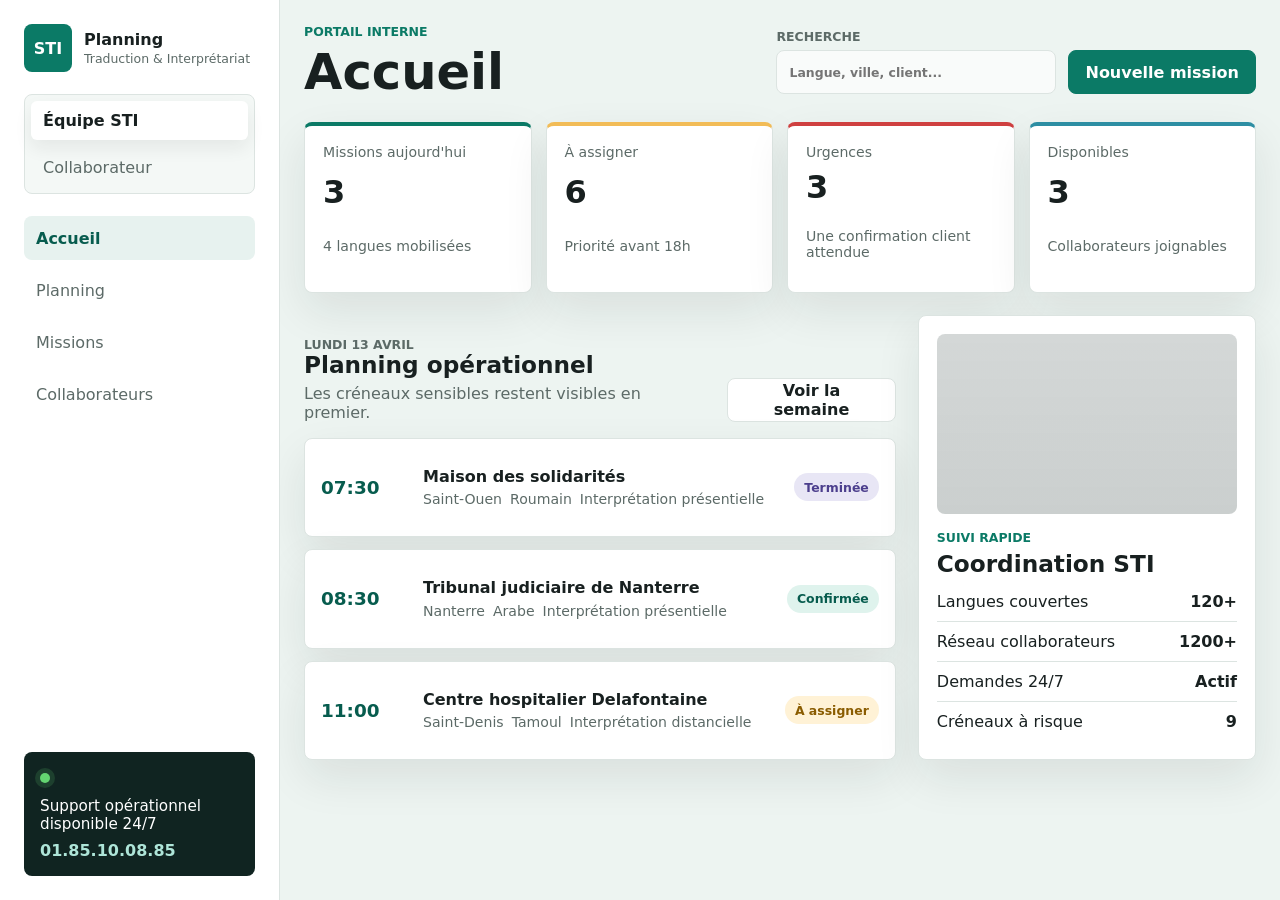
==== index.html @ 52657f6c "Add STI planning web app" ====
<!doctype html>
<html lang="fr">
  <head>
    <meta charset="utf-8" />
    <meta name="viewport" content="width=device-width, initial-scale=1" />
    <title>STI Planning</title>
    <link rel="preconnect" href="https://images.unsplash.com" />
    <link rel="stylesheet" href="styles.css" />
  </head>
  <body>
    <div class="app-shell">
      <aside class="sidebar" aria-label="Navigation principale">
        <a class="brand" href="#interne/accueil" aria-label="STI Planning">
          <span class="brand-mark">STI</span>
          <span>
            <strong>Planning</strong>
            <small>Traduction & Interprétariat</small>
          </span>
        </a>

        <div class="portal-switch" aria-label="Choix du portail">
          <button class="portal-button is-active" type="button" data-portal="interne">
            Équipe STI
          </button>
          <button class="portal-button" type="button" data-portal="externe">
            Collaborateur
          </button>
        </div>

        <nav class="nav-list" aria-label="Pages">
          <a class="nav-item" href="#interne/accueil" data-nav="interne:accueil">Accueil</a>
          <a class="nav-item" href="#interne/planning" data-nav="interne:planning">Planning</a>
          <a class="nav-item" href="#interne/missions" data-nav="interne:missions">Missions</a>
          <a class="nav-item" href="#interne/collaborateurs" data-nav="interne:collaborateurs">Collaborateurs</a>
          <a class="nav-item external-only" href="#externe/accueil" data-nav="externe:accueil">Accueil</a>
          <a class="nav-item external-only" href="#externe/planning" data-nav="externe:planning">Planning</a>
          <a class="nav-item external-only" href="#externe/missions" data-nav="externe:missions">Missions</a>
        </nav>

        <div class="support-box">
          <span class="status-dot"></span>
          <p>Support opérationnel disponible 24/7</p>
          <a href="tel:+33185100885">01.85.10.08.85</a>
        </div>
      </aside>

      <main class="main-area">
        <header class="topbar">
          <div>
            <p class="eyebrow" id="portal-eyebrow">Portail interne</p>
            <h1 id="page-title">Accueil</h1>
          </div>
          <div class="topbar-actions">
            <label class="search-field">
              <span>Recherche</span>
              <input id="global-search" type="search" placeholder="Langue, ville, client..." />
            </label>
            <button class="primary-action" id="new-mission-button" type="button">Nouvelle mission</button>
          </div>
        </header>

        <section class="notice" id="notice" aria-live="polite" hidden></section>
        <section class="view" id="app-view" aria-live="polite"></section>
      </main>
    </div>

    <dialog class="mission-dialog" id="mission-dialog">
      <form method="dialog">
        <button class="dialog-close" type="submit" aria-label="Fermer">x</button>
        <p class="eyebrow">Nouvelle mission</p>
        <h2>Ajouter une demande au planning</h2>
        <div class="form-grid">
          <label>
            Client
            <input name="client" required placeholder="Tribunal, hôpital, association..." />
          </label>
          <label>
            Ville
            <input name="city" required placeholder="Nanterre" />
          </label>
          <label>
            Date
            <input name="date" type="date" required />
          </label>
          <label>
            Heure
            <input name="time" type="time" required />
          </label>
          <label>
            Langue
            <input name="language" required placeholder="Arabe, LSF, roumain..." />
          </label>
          <label>
            Type
            <select name="type">
              <option>Interprétation présentielle</option>
              <option>Interprétation distancielle</option>
              <option>Traduction</option>
              <option>Transcription</option>
            </select>
          </label>
        </div>
        <menu class="dialog-actions">
          <button class="secondary-action" value="cancel">Annuler</button>
          <button class="primary-action" value="confirm">Ajouter au planning</button>
        </menu>
      </form>
    </dialog>

    <dialog class="mission-dialog detail-dialog" id="external-mission-dialog">
      <form method="dialog">
        <button class="dialog-close" type="submit" aria-label="Fermer">x</button>
        <div id="external-mission-detail"></div>
        <menu class="dialog-actions">
          <button class="secondary-action" value="cancel">Fermer</button>
        </menu>
      </form>
    </dialog>

    <script src="app.js" defer></script>
  </body>
</html>
---- styles.css ----
:root {
  color-scheme: light;
  --ink: #182020;
  --muted: #5c6a67;
  --line: #dce4e1;
  --panel: #ffffff;
  --panel-soft: #f4f8f6;
  --field: #f9fbfa;
  --green: #0b7a66;
  --green-strong: #075c4e;
  --red: #cf4040;
  --yellow: #f2bc57;
  --cyan: #2d8ea3;
  --violet: #6657a6;
  --shadow: 0 18px 45px rgba(24, 32, 32, 0.09);
}

* {
  box-sizing: border-box;
}

body {
  margin: 0;
  min-width: 320px;
  max-width: 100%;
  overflow-x: hidden;
  background: #edf4f1;
  color: var(--ink);
  font-family:
    Inter, ui-sans-serif, system-ui, -apple-system, BlinkMacSystemFont, "Segoe UI",
    sans-serif;
}

button,
input,
select {
  font: inherit;
}

a {
  color: inherit;
}

.app-shell {
  display: grid;
  grid-template-columns: 280px minmax(0, 1fr);
  max-width: 100%;
  min-height: 100vh;
}

.sidebar {
  position: sticky;
  top: 0;
  display: flex;
  flex-direction: column;
  gap: 22px;
  height: 100vh;
  padding: 24px;
  background: #ffffff;
  border-right: 1px solid var(--line);
}

.brand {
  display: flex;
  align-items: center;
  gap: 12px;
  color: var(--ink);
  text-decoration: none;
}

.brand-mark {
  display: grid;
  place-items: center;
  width: 48px;
  height: 48px;
  border-radius: 8px;
  background: var(--green);
  color: #ffffff;
  font-weight: 800;
  letter-spacing: 0;
}

.brand strong,
.brand small {
  display: block;
}

.brand small {
  margin-top: 2px;
  color: var(--muted);
  font-size: 0.78rem;
}

.portal-switch {
  display: grid;
  grid-template-columns: 1fr;
  gap: 8px;
  padding: 6px;
  background: var(--panel-soft);
  border: 1px solid var(--line);
  border-radius: 8px;
}

.portal-button {
  border: 0;
  border-radius: 6px;
  padding: 10px 12px;
  background: transparent;
  color: var(--muted);
  cursor: pointer;
  text-align: left;
}

.portal-button.is-active {
  background: #ffffff;
  color: var(--ink);
  box-shadow: 0 8px 18px rgba(24, 32, 32, 0.07);
  font-weight: 700;
}

.nav-list {
  display: grid;
  gap: 8px;
}

.nav-item {
  min-height: 44px;
  display: flex;
  align-items: center;
  padding: 0 12px;
  border-radius: 8px;
  color: var(--muted);
  text-decoration: none;
}

.nav-item:hover,
.nav-item.is-active {
  background: #e7f2ef;
  color: var(--green-strong);
  font-weight: 700;
}

.external-only {
  display: none;
}

.is-external .nav-item:not(.external-only) {
  display: none;
}

.is-external .external-only {
  display: flex;
}

.support-box {
  margin-top: auto;
  padding: 16px;
  border-radius: 8px;
  background: #102421;
  color: #ffffff;
}

.support-box p {
  margin: 10px 0 8px;
  font-size: 0.95rem;
}

.support-box a {
  color: #aee5d8;
  font-weight: 700;
  text-decoration: none;
}

.status-dot {
  display: inline-block;
  width: 10px;
  height: 10px;
  border-radius: 999px;
  background: #63d471;
  box-shadow: 0 0 0 5px rgba(99, 212, 113, 0.16);
}

.main-area {
  min-width: 0;
  max-width: 100%;
  padding: 24px;
}

.topbar {
  display: flex;
  align-items: center;
  justify-content: space-between;
  gap: 24px;
  margin-bottom: 22px;
}

.eyebrow {
  margin: 0 0 6px;
  color: var(--green);
  font-size: 0.78rem;
  font-weight: 800;
  letter-spacing: 0;
  text-transform: uppercase;
}

h1,
h2,
h3,
p {
  overflow-wrap: anywhere;
}

p {
  overflow-wrap: break-word;
}

h1,
h2,
h3 {
  margin: 0;
  line-height: 1.1;
}

h1 {
  font-size: clamp(2rem, 4vw, 3.1rem);
}

h2 {
  font-size: 1.45rem;
}

h3 {
  font-size: 1rem;
}

.topbar-actions {
  display: flex;
  align-items: end;
  gap: 12px;
}

.search-field {
  display: grid;
  gap: 6px;
  color: var(--muted);
  font-size: 0.78rem;
  font-weight: 700;
  text-transform: uppercase;
}

.search-field input,
.form-grid input,
.form-grid select,
.filter-strip input,
.filter-strip select {
  min-height: 44px;
  border: 1px solid var(--line);
  border-radius: 8px;
  background: var(--field);
  color: var(--ink);
  padding: 0 12px;
  outline-color: var(--green);
}

.search-field input {
  width: min(280px, 32vw);
}

.primary-action,
.secondary-action,
.small-action {
  min-height: 44px;
  border-radius: 8px;
  cursor: pointer;
  font-weight: 800;
}

.primary-action {
  border: 1px solid var(--green);
  background: var(--green);
  color: #ffffff;
  padding: 0 16px;
}

.secondary-action,
.small-action {
  border: 1px solid var(--line);
  background: #ffffff;
  color: var(--ink);
  padding: 0 14px;
}

.small-action {
  min-height: 36px;
  font-size: 0.88rem;
}

.notice {
  margin-bottom: 18px;
  padding: 14px 16px;
  border: 1px solid #bee4d8;
  border-radius: 8px;
  background: #e5f6f1;
  color: var(--green-strong);
  font-weight: 700;
}

.view {
  display: grid;
  gap: 22px;
  min-width: 0;
  max-width: 100%;
}

.split-layout {
  display: grid;
  grid-template-columns: minmax(0, 1.4fr) minmax(300px, 0.8fr);
  gap: 22px;
  min-width: 0;
}

.section {
  display: grid;
  gap: 16px;
  min-width: 0;
}

.section-header {
  display: flex;
  align-items: end;
  justify-content: space-between;
  gap: 16px;
}

.section-header p {
  margin: 6px 0 0;
  color: var(--muted);
  max-width: 72ch;
}

.metric-grid {
  display: grid;
  grid-template-columns: repeat(4, minmax(0, 1fr));
  gap: 14px;
}

.metric-card,
.mission-card,
.collaborator-card,
.timeline-item,
.profile-panel,
.planning-panel,
.empty-state {
  border: 1px solid var(--line);
  border-radius: 8px;
  background: var(--panel);
  box-shadow: var(--shadow);
}

.metric-card {
  display: grid;
  gap: 8px;
  min-height: 132px;
  padding: 18px;
}

.metric-card span,
.meta,
.mission-meta,
.availability,
.day-label {
  color: var(--muted);
  font-size: 0.88rem;
}

.metric-card strong {
  font-size: 2rem;
}

.metric-card.accent-red {
  border-top: 4px solid var(--red);
}

.metric-card.accent-yellow {
  border-top: 4px solid var(--yellow);
}

.metric-card.accent-green {
  border-top: 4px solid var(--green);
}

.metric-card.accent-cyan {
  border-top: 4px solid var(--cyan);
}

.timeline-list,
.mission-list,
.collaborator-list,
.external-list,
.external-mission-list {
  display: grid;
  gap: 12px;
}

.timeline-item,
.mission-card {
  display: grid;
  grid-template-columns: 88px minmax(0, 1fr) auto;
  gap: 14px;
  align-items: center;
  min-height: 94px;
  padding: 16px;
}

.timeline-time {
  color: var(--green-strong);
  font-size: 1.15rem;
  font-weight: 800;
}

.timeline-main {
  display: grid;
  gap: 6px;
  min-width: 0;
}

.mission-meta {
  display: flex;
  flex-wrap: wrap;
  gap: 8px;
}

.badge,
.type-chip,
.language-chip,
.status-chip {
  display: inline-flex;
  align-items: center;
  min-height: 28px;
  border-radius: 999px;
  padding: 0 10px;
  font-size: 0.78rem;
  font-weight: 800;
  white-space: nowrap;
}

.badge {
  background: #e7f2ef;
  color: var(--green-strong);
}

.status-chip.confirmed {
  background: #dff3ed;
  color: #075c4e;
}

.status-chip.pending {
  background: #fff2d6;
  color: #8a5c00;
}

.status-chip.urgent {
  background: #fae4e4;
  color: #a12929;
}

.status-chip.done {
  background: #e8e6f5;
  color: #4c3f8d;
}

.planning-panel {
  overflow-x: auto;
  border: 2px solid #b7d3ca;
}

.planning-toolbar,
.filter-strip {
  display: flex;
  flex-wrap: wrap;
  gap: 12px;
  align-items: center;
  justify-content: space-between;
  padding: 16px;
  border-bottom: 1px solid var(--line);
}

.filter-strip {
  justify-content: flex-start;
  background: #ffffff;
  border: 1px solid var(--line);
  border-radius: 8px;
}

.mission-filter-tabs {
  display: flex;
  flex-wrap: wrap;
  gap: 8px;
  width: 100%;
}

.mission-filter-tabs button {
  display: inline-flex;
  align-items: center;
  gap: 8px;
  min-height: 38px;
  border: 1px solid var(--line);
  border-radius: 8px;
  background: #f8fbfa;
  color: var(--muted);
  padding: 0 12px;
  cursor: pointer;
  font-weight: 800;
}

.mission-filter-tabs button.is-active {
  border-color: #9bd8c6;
  background: #dff3ed;
  color: var(--green-strong);
}

.mission-filter-tabs span {
  display: grid;
  place-items: center;
  min-width: 24px;
  min-height: 24px;
  border-radius: 999px;
  background: #ffffff;
  color: var(--ink);
  font-size: 0.78rem;
}

.calendar-scroll-note {
  padding: 10px 16px;
  border-bottom: 1px solid var(--line);
  background: #f5faf8;
  color: var(--muted);
  font-size: 0.9rem;
  font-weight: 700;
}

.week-grid {
  display: grid;
  grid-template-columns: repeat(7, minmax(280px, 1fr));
  min-width: 1960px;
  min-height: 560px;
  background: #dce4e1;
}

.day-column {
  display: grid;
  align-content: start;
  gap: 12px;
  min-width: 0;
  padding: 14px;
  background: #fbfdfc;
  border-right: 1px solid #cbd9d5;
}

.day-column:last-child {
  border-right: 0;
}

.day-title {
  display: flex;
  align-items: start;
  justify-content: space-between;
  gap: 12px;
  min-height: 66px;
  padding: 12px;
  border: 1px solid #cbd9d5;
  border-radius: 8px;
  background: #ffffff;
  color: var(--ink);
  font-weight: 800;
}

.day-name,
.day-date {
  display: block;
}

.day-name {
  font-size: 1.08rem;
}

.day-date {
  margin-top: 4px;
  color: var(--muted);
  font-size: 0.82rem;
}

.day-count {
  display: inline-flex;
  align-items: center;
  min-height: 28px;
  border-radius: 999px;
  background: #e7f2ef;
  color: var(--green-strong);
  padding: 0 10px;
  font-size: 0.78rem;
  white-space: nowrap;
}

.planning-event {
  display: grid;
  gap: 8px;
  min-width: 0;
  min-height: 150px;
  padding: 14px;
  border: 1px solid #cbd9d5;
  border-left: 6px solid var(--green);
  border-radius: 8px;
  background: #ffffff;
  cursor: pointer;
  text-align: left;
  box-shadow: 0 10px 24px rgba(24, 32, 32, 0.07);
}

.planning-event strong,
.planning-event span {
  min-width: 0;
  overflow-wrap: anywhere;
}

.planning-event.urgent {
  border-left-color: var(--red);
}

.planning-event.pending {
  border-left-color: var(--yellow);
}

.planning-event.done {
  border-left-color: var(--violet);
}

.planning-event:hover {
  border-color: #8fb8ad;
  transform: translateY(-1px);
}

.event-time {
  color: var(--green-strong);
  font-weight: 800;
}

.type-chip {
  width: fit-content;
  max-width: 100%;
  background: #eef6f7;
  color: #236e7c;
  line-height: 1.2;
  white-space: normal;
}

.language-chip {
  width: fit-content;
  background: #e7f2ef;
  color: var(--green-strong);
}

.profile-panel {
  padding: 18px;
}

.profile-panel {
  display: grid;
  gap: 16px;
  align-content: start;
}

.profile-cover {
  min-height: 180px;
  border-radius: 8px;
  background:
    linear-gradient(rgba(16, 36, 33, 0.18), rgba(16, 36, 33, 0.22)),
    url("https://images.unsplash.com/photo-1517245386807-bb43f82c33c4?auto=format&fit=crop&w=1000&q=80")
      center/cover;
}

.quick-list {
  display: grid;
  gap: 10px;
  padding: 0;
  margin: 0;
  list-style: none;
}

.quick-list li {
  display: flex;
  justify-content: space-between;
  gap: 16px;
  padding-bottom: 10px;
  border-bottom: 1px solid var(--line);
}

.quick-list li:last-child {
  border-bottom: 0;
}

.mission-card {
  grid-template-columns: minmax(0, 1fr) auto;
  align-items: start;
}

.mission-card button {
  justify-self: end;
}

.mission-title {
  display: flex;
  flex-wrap: wrap;
  align-items: center;
  gap: 8px;
  margin-bottom: 8px;
}

.document-panel {
  display: grid;
  gap: 8px;
  margin-top: 14px;
}

.document-row {
  display: grid;
  grid-template-columns: minmax(0, 1fr) auto;
  gap: 12px;
  align-items: center;
  min-height: 54px;
  padding: 10px 12px;
  border: 1px solid var(--line);
  border-radius: 8px;
  background: #f8fbfa;
}

.document-row strong,
.document-row span {
  display: block;
}

.document-row span {
  margin-top: 3px;
  color: var(--muted);
  font-size: 0.84rem;
}

.document-actions {
  display: flex;
  flex-wrap: wrap;
  gap: 8px;
  justify-content: flex-end;
  align-items: center;
}

.document-chip {
  display: inline-flex;
  align-items: center;
  min-height: 30px;
  border-radius: 999px;
  padding: 0 10px;
  font-size: 0.78rem;
  font-weight: 800;
  white-space: nowrap;
}

.document-chip.uploaded {
  background: #dff3ed;
  color: var(--green-strong);
}

.document-chip.missing {
  background: #fff2d6;
  color: #8a5c00;
}

.document-chip.locked {
  background: #eef2f1;
  color: var(--muted);
}

.collaborator-grid {
  display: grid;
  grid-template-columns: repeat(3, minmax(0, 1fr));
  gap: 14px;
}

.collaborator-card {
  display: grid;
  gap: 14px;
  min-height: 260px;
  padding: 16px;
}

.collaborator-head {
  display: flex;
  align-items: center;
  gap: 12px;
}

.avatar {
  width: 56px;
  height: 56px;
  border-radius: 8px;
  object-fit: cover;
  background: var(--panel-soft);
}

.collaborator-card .language-row {
  display: flex;
  flex-wrap: wrap;
  gap: 8px;
}

.availability {
  display: grid;
  grid-template-columns: repeat(5, 1fr);
  gap: 6px;
}

.availability span {
  display: grid;
  place-items: center;
  min-height: 34px;
  border-radius: 6px;
  background: #f0f4f2;
  font-weight: 800;
}

.availability .is-free {
  background: #dff3ed;
  color: var(--green-strong);
}

.external-hero {
  display: grid;
  grid-template-columns: 1fr;
  gap: 22px;
}

.external-summary {
  display: grid;
  gap: 18px;
  align-content: start;
  padding: 0;
}

.external-list .timeline-item {
  grid-template-columns: 86px minmax(0, 1fr);
}

.availability-editor {
  display: grid;
  grid-template-columns: repeat(7, minmax(110px, 1fr));
  gap: 10px;
}

.availability-day {
  display: grid;
  gap: 10px;
  align-content: start;
  padding: 12px;
  border: 1px solid var(--line);
  border-radius: 8px;
  background: #ffffff;
}

.availability-summary {
  display: block;
  margin-top: 4px;
  color: var(--muted);
  font-size: 0.8rem;
  font-weight: 700;
}

.slot-buttons {
  display: grid;
  gap: 6px;
}

.availability-day button {
  min-height: 38px;
  border: 1px solid var(--line);
  border-radius: 8px;
  background: #f8fbfa;
  cursor: pointer;
  font-weight: 800;
}

.availability-day button.is-free {
  border-color: #9bd8c6;
  background: #dff3ed;
  color: var(--green-strong);
}

.collaborator-week-grid {
  display: grid;
  grid-template-columns: repeat(7, minmax(150px, 1fr));
  min-height: 420px;
  overflow-x: auto;
  border: 1px solid var(--line);
  border-radius: 8px;
  background: #ffffff;
  box-shadow: var(--shadow);
}

.collaborator-day-column {
  display: grid;
  align-content: start;
  gap: 10px;
  min-width: 0;
  padding: 14px;
  border-right: 1px solid var(--line);
}

.collaborator-day-column:last-child {
  border-right: 0;
}

.external-mission-event {
  display: grid;
  gap: 7px;
  min-height: 138px;
  padding: 12px;
  border: 1px solid var(--line);
  border-left: 5px solid var(--green);
  border-radius: 8px;
  background: #ffffff;
}

.external-mission-event.pending {
  border-left-color: var(--yellow);
}

.external-mission-event.urgent {
  border-left-color: var(--red);
}

.external-mission-event.done {
  border-left-color: var(--violet);
}

.external-mission-card {
  display: grid;
  gap: 12px;
  padding: 16px;
  border: 1px solid var(--line);
  border-radius: 8px;
  background: #ffffff;
  box-shadow: var(--shadow);
}

.clickable-mission {
  cursor: pointer;
}

.clickable-mission:hover,
.clickable-mission:focus-visible {
  border-color: #8fb8ad;
  outline: 3px solid rgba(11, 122, 102, 0.16);
  outline-offset: 2px;
}

.modal-mission-detail {
  display: grid;
  gap: 18px;
}

.detail-grid {
  display: grid;
  grid-template-columns: repeat(2, minmax(0, 1fr));
  gap: 10px;
}

.detail-grid div,
.mission-note {
  padding: 12px;
  border: 1px solid var(--line);
  border-radius: 8px;
  background: #f8fbfa;
}

.detail-grid span,
.mission-note span {
  display: block;
  margin-bottom: 4px;
  color: var(--muted);
  font-size: 0.78rem;
  font-weight: 800;
  text-transform: uppercase;
}

.detail-grid strong,
.mission-note p {
  margin: 0;
}

.more-missions {
  display: inline-flex;
  align-items: center;
  min-height: 34px;
  width: fit-content;
  border-radius: 8px;
  background: #e7f2ef;
  color: var(--green-strong);
  padding: 0 10px;
  font-size: 0.82rem;
  font-weight: 800;
}

.empty-state {
  padding: 22px;
  color: var(--muted);
}

.day-column .empty-state,
.collaborator-day-column .empty-state {
  box-shadow: none;
}

.mission-dialog {
  width: min(680px, calc(100vw - 28px));
  border: 0;
  border-radius: 8px;
  padding: 0;
  box-shadow: 0 30px 90px rgba(0, 0, 0, 0.25);
}

.mission-dialog::backdrop {
  background: rgba(24, 32, 32, 0.45);
}

.mission-dialog form {
  position: relative;
  display: grid;
  gap: 18px;
  padding: 24px;
}

.dialog-close {
  position: absolute;
  top: 12px;
  right: 12px;
  width: 38px;
  height: 38px;
  border: 1px solid var(--line);
  border-radius: 8px;
  background: #ffffff;
  cursor: pointer;
  font-size: 1.3rem;
}

.form-grid {
  display: grid;
  grid-template-columns: repeat(2, minmax(0, 1fr));
  gap: 14px;
}

.form-grid label {
  display: grid;
  gap: 7px;
  color: var(--muted);
  font-weight: 800;
}

.dialog-actions {
  display: flex;
  justify-content: end;
  gap: 10px;
  margin: 0;
  padding: 0;
}

@media (max-width: 1100px) {
  .app-shell {
    grid-template-columns: 1fr;
  }

  .sidebar {
    position: static;
    height: auto;
  }

  .nav-list {
    grid-template-columns: repeat(4, minmax(120px, 1fr));
  }

  .is-external .nav-list {
    grid-template-columns: repeat(3, minmax(120px, 1fr));
  }

  .support-box {
    display: none;
  }

  .split-layout,
  .external-hero {
    grid-template-columns: 1fr;
  }

  .metric-grid,
  .collaborator-grid {
    grid-template-columns: repeat(2, minmax(0, 1fr));
  }

  .availability-editor {
    grid-template-columns: repeat(4, minmax(110px, 1fr));
  }

  .collaborator-week-grid {
    grid-template-columns: repeat(7, minmax(190px, 1fr));
  }
}

@media (max-width: 760px) {
  .sidebar,
  .main-area {
    padding: 16px;
  }

  .app-shell {
    background: #edf4f1;
  }

  .sidebar {
    gap: 14px;
    max-width: 100%;
    overflow: hidden;
    border-right: 0;
    border-bottom: 1px solid var(--line);
  }

  .brand-mark {
    width: 44px;
    height: 44px;
  }

  .portal-switch {
    grid-template-columns: repeat(2, minmax(0, 1fr));
    width: 100%;
  }

  .portal-button {
    padding: 9px 6px;
    font-size: 0.94rem;
    text-align: center;
    white-space: nowrap;
  }

  .topbar,
  .topbar-actions,
  .section-header,
  .planning-toolbar {
    align-items: stretch;
    flex-direction: column;
  }

  .search-field input {
    width: 100%;
  }

  .nav-list,
  .metric-grid,
  .collaborator-grid,
  .form-grid,
  .availability-editor {
    grid-template-columns: 1fr;
  }

  .nav-list,
  .is-external .nav-list {
    display: flex;
    gap: 8px;
    max-width: 100%;
    overflow-x: auto;
    padding-bottom: 4px;
    scrollbar-width: thin;
  }

  .nav-item {
    flex: 0 0 auto;
    min-height: 40px;
    border: 1px solid var(--line);
    background: #ffffff;
    white-space: nowrap;
  }

  .timeline-item,
  .mission-card,
  .document-row,
  .detail-grid {
    grid-template-columns: 1fr;
  }

  .mission-card button {
    justify-self: stretch;
  }

  .document-row .small-action,
  .document-row .document-chip,
  .document-actions {
    justify-self: start;
  }

  .document-actions {
    justify-content: flex-start;
  }

  .week-grid {
    grid-template-columns: 1fr;
    min-width: 0;
    min-height: 0;
    gap: 12px;
    padding: 12px;
    background: #eef5f2;
  }

  .planning-panel {
    overflow-x: visible;
  }

  .day-column {
    border: 1px solid #cbd9d5;
    border-radius: 8px;
  }

  .day-title {
    display: grid;
    grid-template-columns: 1fr;
    min-height: 0;
  }

  .day-count {
    width: fit-content;
  }

  .day-column:last-child {
    border-right: 1px solid #cbd9d5;
  }

  .collaborator-week-grid {
    grid-template-columns: 1fr;
    min-height: 0;
    gap: 12px;
    padding: 12px;
    overflow-x: visible;
    background: #eef5f2;
  }

  .collaborator-day-column {
    border: 1px solid var(--line);
    border-radius: 8px;
    background: #ffffff;
  }

  .collaborator-day-column:last-child {
    border-right: 1px solid var(--line);
  }

  .planning-event,
  .external-mission-event {
    min-height: 0;
  }

  .mission-filter-tabs button {
    flex: 1 1 100%;
    justify-content: space-between;
  }
}
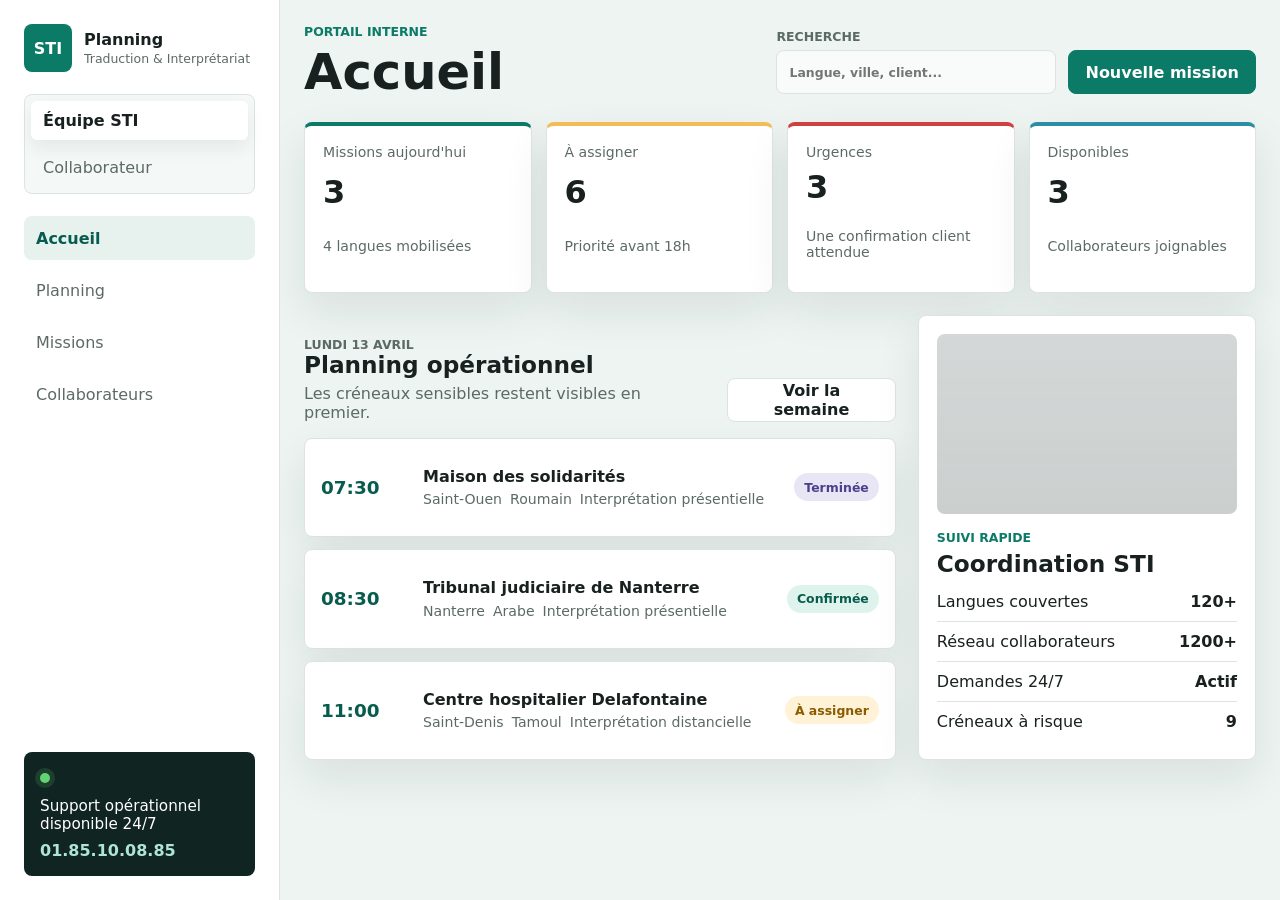
==== commit 0968cbc9: "Add files via upload" ====
--- a/index.html
+++ b/index.html
@@ -66,7 +66,7 @@
 
     <dialog class="mission-dialog" id="mission-dialog">
       <form method="dialog">
-        <button class="dialog-close" type="submit" aria-label="Fermer">x</button>
+        <button class="dialog-close" type="submit" formnovalidate aria-label="Fermer">x</button>
         <p class="eyebrow">Nouvelle mission</p>
         <h2>Ajouter une demande au planning</h2>
         <div class="form-grid">
@@ -101,7 +101,7 @@
           </label>
         </div>
         <menu class="dialog-actions">
-          <button class="secondary-action" value="cancel">Annuler</button>
+          <button class="secondary-action" type="submit" value="cancel" formnovalidate>Annuler</button>
           <button class="primary-action" value="confirm">Ajouter au planning</button>
         </menu>
       </form>
@@ -117,6 +117,16 @@
       </form>
     </dialog>
 
+    <dialog class="mission-dialog calendar-dialog" id="global-calendar-dialog">
+      <form method="dialog">
+        <button class="dialog-close" type="submit" aria-label="Fermer">x</button>
+        <div id="global-calendar-content"></div>
+        <menu class="dialog-actions">
+          <button class="secondary-action" value="cancel">Fermer</button>
+        </menu>
+      </form>
+    </dialog>
+
     <script src="app.js" defer></script>
   </body>
 </html>
--- a/styles.css
+++ b/styles.css
@@ -332,6 +332,14 @@
   gap: 16px;
 }
 
+.section-actions {
+  display: flex;
+  flex-wrap: wrap;
+  gap: 10px;
+  align-items: center;
+  justify-content: flex-end;
+}
+
 .section-header p {
   margin: 6px 0 0;
   color: var(--muted);
@@ -539,6 +547,149 @@
   font-weight: 700;
 }
 
+.calendar-dialog {
+  width: min(1120px, calc(100vw - 28px));
+}
+
+.global-calendar {
+  display: grid;
+  gap: 16px;
+}
+
+.global-calendar-header {
+  display: flex;
+  justify-content: space-between;
+  align-items: end;
+  gap: 16px;
+  padding-right: 38px;
+}
+
+.global-calendar-header p {
+  margin: 6px 0 0;
+  color: var(--muted);
+}
+
+.calendar-nav {
+  display: flex;
+  flex-wrap: wrap;
+  gap: 8px;
+  justify-content: flex-end;
+}
+
+.global-calendar-scroll {
+  overflow-x: auto;
+  border: 1px solid var(--line);
+  border-radius: 8px;
+  background: #dce4e1;
+}
+
+.global-calendar-grid {
+  display: grid;
+  grid-template-columns: repeat(7, minmax(132px, 1fr));
+  min-width: 924px;
+  gap: 1px;
+}
+
+.calendar-weekday,
+.calendar-cell {
+  background: #ffffff;
+}
+
+.calendar-weekday {
+  min-height: 40px;
+  display: grid;
+  place-items: center;
+  color: var(--green-strong);
+  font-size: 0.82rem;
+  font-weight: 800;
+  text-transform: uppercase;
+}
+
+.calendar-cell {
+  display: grid;
+  align-content: start;
+  gap: 8px;
+  min-height: 154px;
+  padding: 10px;
+}
+
+.calendar-cell.is-muted {
+  background: #f3f7f5;
+}
+
+.calendar-cell-header {
+  display: flex;
+  justify-content: space-between;
+  gap: 8px;
+  align-items: center;
+}
+
+.calendar-cell-header span {
+  display: grid;
+  place-items: center;
+  min-width: 26px;
+  min-height: 26px;
+  border-radius: 999px;
+  background: #e7f2ef;
+  color: var(--green-strong);
+  font-size: 0.78rem;
+  font-weight: 800;
+}
+
+.calendar-cell-events {
+  display: grid;
+  gap: 6px;
+}
+
+.calendar-event {
+  display: grid;
+  gap: 2px;
+  min-height: 58px;
+  border: 1px solid var(--line);
+  border-left: 4px solid var(--green);
+  border-radius: 8px;
+  background: #ffffff;
+  padding: 7px 8px;
+  cursor: pointer;
+  text-align: left;
+}
+
+.calendar-event.pending {
+  border-left-color: var(--yellow);
+}
+
+.calendar-event.urgent {
+  border-left-color: var(--red);
+}
+
+.calendar-event.done {
+  border-left-color: var(--violet);
+}
+
+.calendar-event span {
+  color: var(--green-strong);
+  font-size: 0.78rem;
+  font-weight: 800;
+}
+
+.calendar-event strong,
+.calendar-event small {
+  overflow-wrap: anywhere;
+}
+
+.calendar-event small,
+.calendar-empty {
+  color: var(--muted);
+  font-size: 0.78rem;
+}
+
+.calendar-event:hover,
+.calendar-event:focus-visible {
+  border-color: #8fb8ad;
+  outline: 3px solid rgba(11, 122, 102, 0.16);
+  outline-offset: 1px;
+}
+
 .week-grid {
   display: grid;
   grid-template-columns: repeat(7, minmax(280px, 1fr));
@@ -1150,9 +1301,20 @@
   .topbar,
   .topbar-actions,
   .section-header,
-  .planning-toolbar {
+  .planning-toolbar,
+  .global-calendar-header {
     align-items: stretch;
     flex-direction: column;
+  }
+
+  .section-actions,
+  .calendar-nav {
+    justify-content: stretch;
+  }
+
+  .section-actions > *,
+  .calendar-nav > * {
+    flex: 1 1 100%;
   }
 
   .search-field input {
@@ -1262,6 +1424,23 @@
     min-height: 0;
   }
 
+  .calendar-dialog form {
+    padding: 18px;
+  }
+
+  .global-calendar-header {
+    padding-right: 34px;
+  }
+
+  .global-calendar-grid {
+    grid-template-columns: repeat(7, minmax(118px, 1fr));
+    min-width: 826px;
+  }
+
+  .calendar-cell {
+    min-height: 132px;
+  }
+
   .mission-filter-tabs button {
     flex: 1 1 100%;
     justify-content: space-between;
